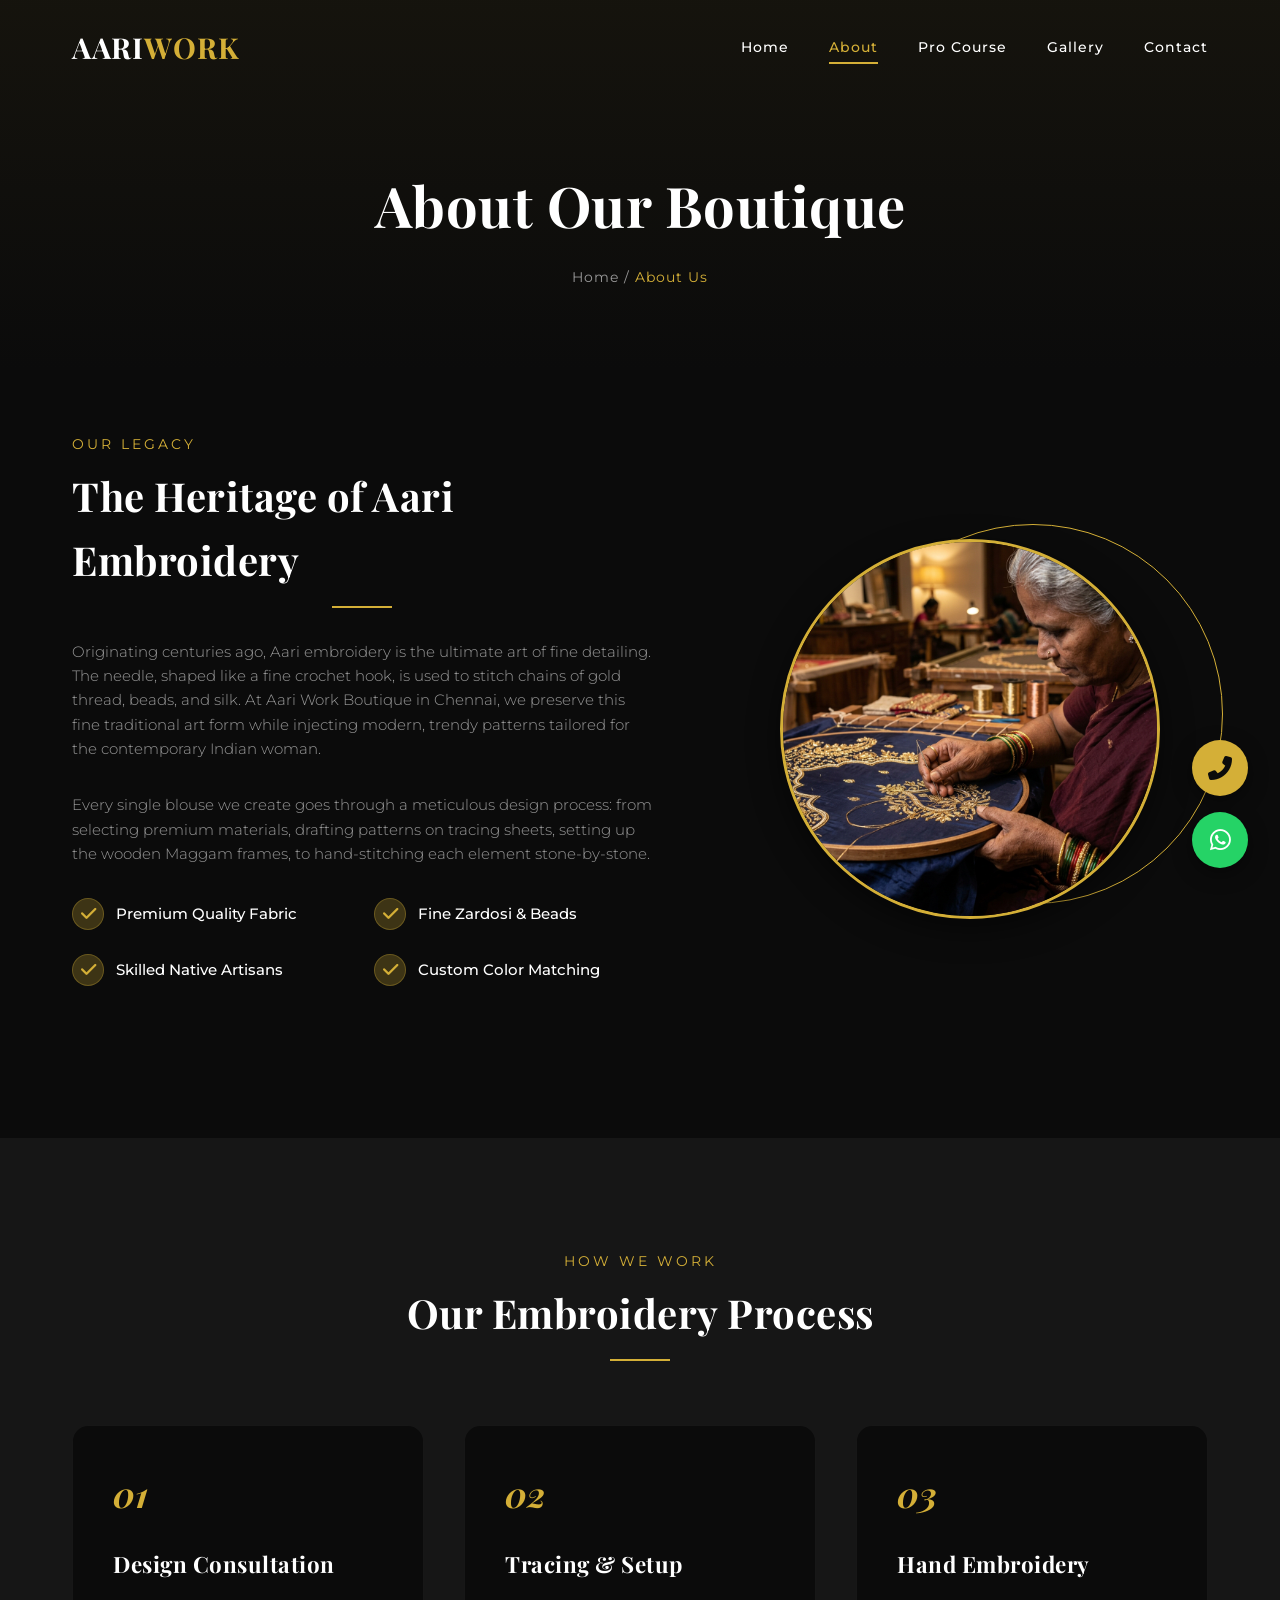
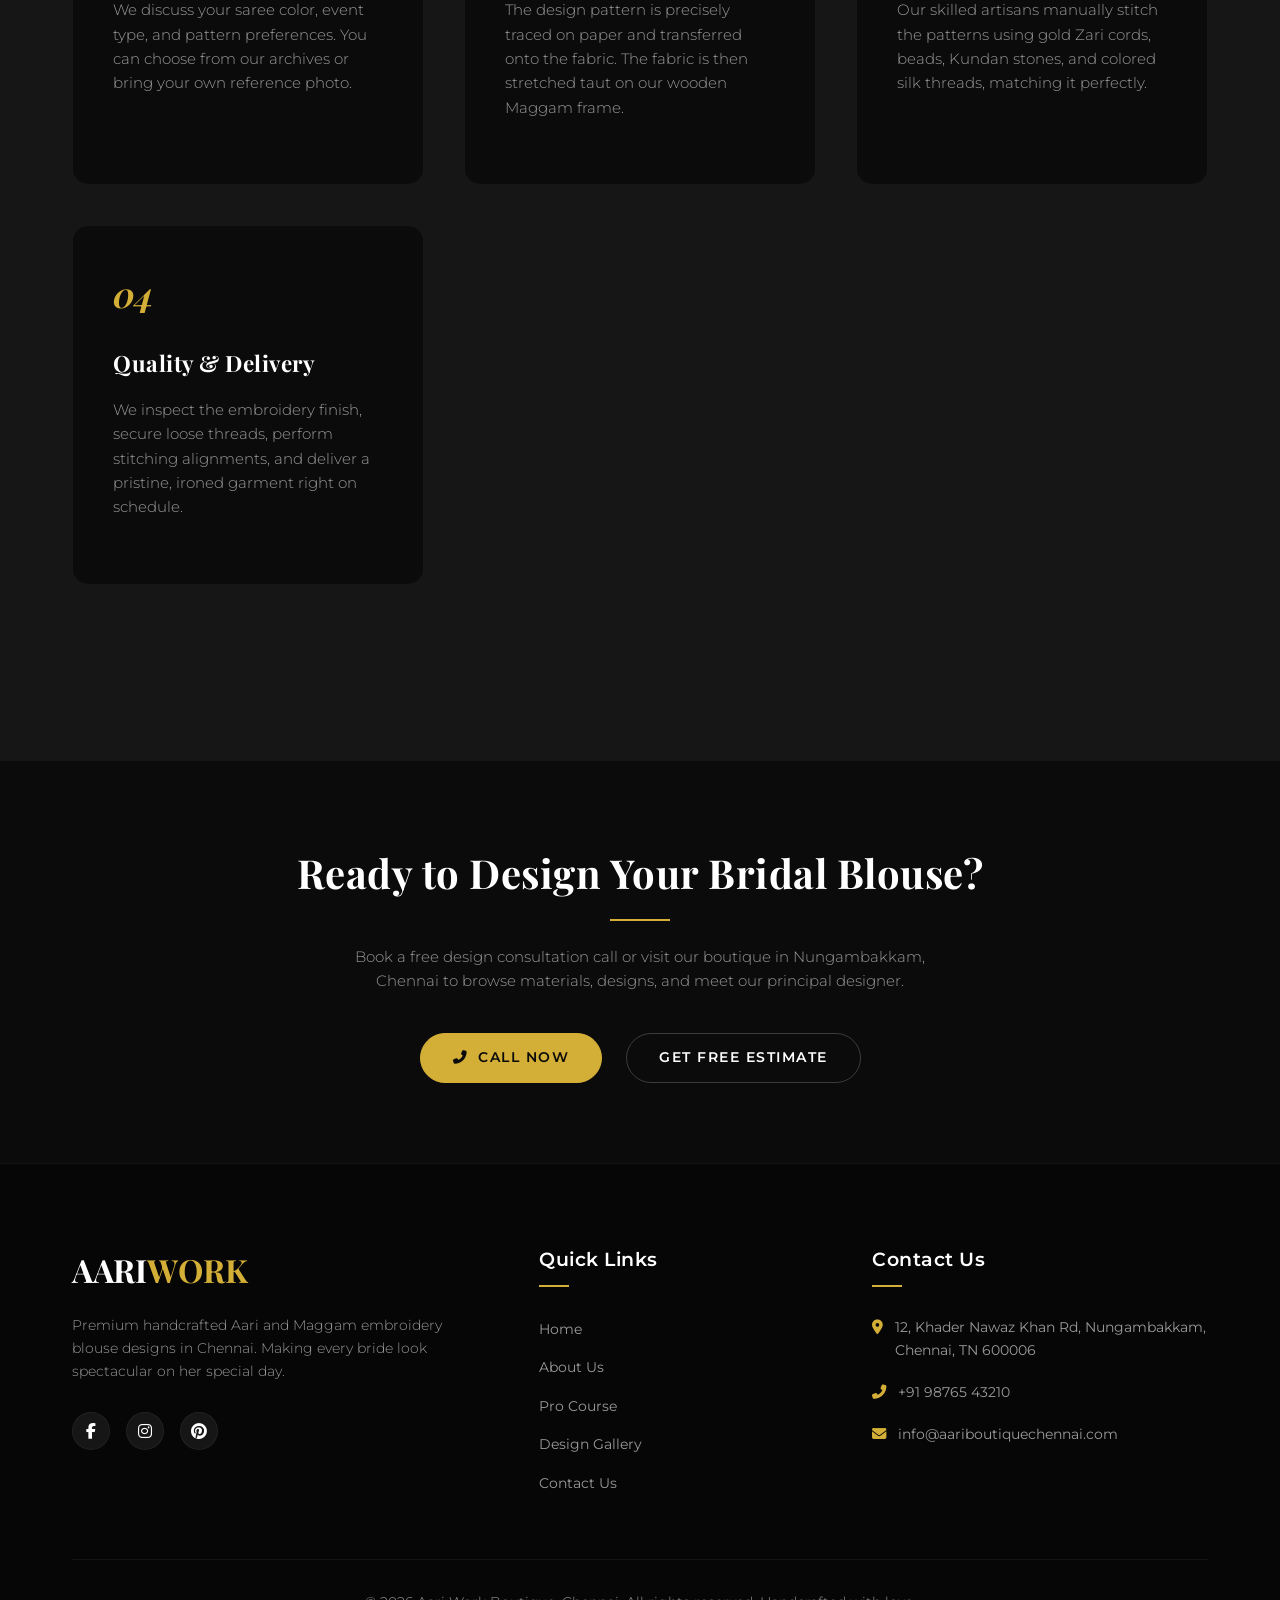
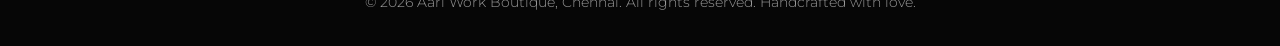
==== about.html @ d68b90ff "Initial commit of Aari Work website" ====
<!DOCTYPE html>
<html lang="en">
<head>
    <meta charset="UTF-8">
    <meta name="viewport" content="width=device-width, initial-scale=1.0">
    <meta name="description" content="Discover the story and heritage behind Chennai's finest Aari Work Boutique. Learn about our traditional hand embroidery process and expert artisans.">
    <title>About Us | Aari Work Boutique Chennai</title>
    <!-- Font Awesome CDN -->
    <link rel="stylesheet" href="https://cdnjs.cloudflare.com/ajax/libs/font-awesome/6.4.0/css/all.min.css">
    <!-- Main Style CSS -->
    <link rel="stylesheet" href="css/style.css">
    <!-- Responsive CSS -->
    <link rel="stylesheet" href="css/responsive.css">
</head>
<body>

    <!-- Fixed Navigation Bar -->
    <nav class="navbar">
        <div class="container">
            <div class="logo">
                <a href="index.html" class="logo-text">AARI<span>WORK</span></a>
            </div>
            <ul class="nav-links">
                <li><a href="index.html">Home</a></li>
                <li><a href="about.html" class="active">About</a></li>
                <li><a href="course.html">Pro Course</a></li>
                <li><a href="gallery.html">Gallery</a></li>
                <li><a href="contact.html">Contact</a></li>
            </ul>
            <button class="nav-toggle" aria-label="Toggle Navigation">
                <span></span>
                <span></span>
                <span></span>
            </button>
        </div>
    </nav>

    <!-- Page Header (Breadcrumb style) -->
    <section class="page-header">
        <div class="container">
            <h1>About Our Boutique</h1>
            <div class="breadcrumb">
                <a href="index.html">Home</a> / <span>About Us</span>
            </div>
        </div>
    </section>

    <!-- About Detailed Story Section -->
    <section class="about" style="padding-top: 4rem;">
        <div class="container">
            <div class="about-grid">
                <div class="about-content reveal">
                    <span class="section-subtitle">Our Legacy</span>
                    <h2 class="section-title" style="display: block; margin-bottom: 2rem;">The Heritage of Aari Embroidery</h2>
                    <p>Originating centuries ago, Aari embroidery is the ultimate art of fine detailing. The needle, shaped like a fine crochet hook, is used to stitch chains of gold thread, beads, and silk. At Aari Work Boutique in Chennai, we preserve this fine traditional art form while injecting modern, trendy patterns tailored for the contemporary Indian woman.</p>
                    <p>Every single blouse we create goes through a meticulous design process: from selecting premium materials, drafting patterns on tracing sheets, setting up the wooden Maggam frames, to hand-stitching each element stone-by-stone.</p>
                    
                    <div class="about-features" style="margin-top: 2rem;">
                        <div class="feature-item">
                            <i class="fas fa-check"></i>
                            <span>Premium Quality Fabric</span>
                        </div>
                        <div class="feature-item">
                            <i class="fas fa-check"></i>
                            <span>Fine Zardosi & Beads</span>
                        </div>
                        <div class="feature-item">
                            <i class="fas fa-check"></i>
                            <span>Skilled Native Artisans</span>
                        </div>
                        <div class="feature-item">
                            <i class="fas fa-check"></i>
                            <span>Custom Color Matching</span>
                        </div>
                    </div>
                </div>
                <div class="about-image-wrapper reveal">
                    <div class="about-circle-frame"></div>
                    <div class="about-image-container">
                        <img src="images/about_artisan.jpg" alt="Aari Embroidery artisan stitching on frame">
                    </div>
                </div>
            </div>
        </div>
    </section>

    <!-- Craftsmanship Steps / Process Section -->
    <section class="services" style="background-color: var(--card-bg);">
        <div class="container">
            <div class="section-header reveal">
                <span class="section-subtitle">How We Work</span>
                <h2 class="section-title">Our Embroidery Process</h2>
            </div>

            <div class="services-grid">
                <!-- Step 1 -->
                <div class="service-card reveal">
                    <div class="service-icon" style="font-family: var(--font-heading); font-style: italic; font-weight: bold;">01</div>
                    <h3 class="service-title">Design Consultation</h3>
                    <p class="service-desc">We discuss your saree color, event type, and pattern preferences. You can choose from our archives or bring your own reference photo.</p>
                </div>

                <!-- Step 2 -->
                <div class="service-card reveal">
                    <div class="service-icon" style="font-family: var(--font-heading); font-style: italic; font-weight: bold;">02</div>
                    <h3 class="service-title">Tracing & Setup</h3>
                    <p class="service-desc">The design pattern is precisely traced on paper and transferred onto the fabric. The fabric is then stretched taut on our wooden Maggam frame.</p>
                </div>

                <!-- Step 3 -->
                <div class="service-card reveal">
                    <div class="service-icon" style="font-family: var(--font-heading); font-style: italic; font-weight: bold;">03</div>
                    <h3 class="service-title">Hand Embroidery</h3>
                    <p class="service-desc">Our skilled artisans manually stitch the patterns using gold Zari cords, beads, Kundan stones, and colored silk threads, matching it perfectly.</p>
                </div>

                <!-- Step 4 -->
                <div class="service-card reveal">
                    <div class="service-icon" style="font-family: var(--font-heading); font-style: italic; font-weight: bold;">04</div>
                    <h3 class="service-title">Quality & Delivery</h3>
                    <p class="service-desc">We inspect the embroidery finish, secure loose threads, perform stitching alignments, and deliver a pristine, ironed garment right on schedule.</p>
                </div>
            </div>
        </div>
    </section>

    <!-- CTA Section -->
    <section class="about" style="padding: 5rem 0; text-align: center;">
        <div class="container reveal">
            <h2 class="section-title" style="display: block; margin-bottom: 1.5rem;">Ready to Design Your Bridal Blouse?</h2>
            <p style="max-width: 600px; margin: 0 auto 2.5rem auto;">Book a free design consultation call or visit our boutique in Nungambakkam, Chennai to browse materials, designs, and meet our principal designer.</p>
            <div class="hero-buttons" style="justify-content: center;">
                <a href="tel:+919876543210" class="btn btn-primary">
                    <i class="fas fa-phone-alt"></i> Call Now
                </a>
                <a href="contact.html" class="btn btn-secondary">Get Free Estimate</a>
            </div>
        </div>
    </section>

    <!-- Footer -->
    <footer class="footer">
        <div class="container">
            <div class="footer-grid">
                <div class="footer-col">
                    <div class="footer-logo">
                        <a href="index.html" class="footer-logo-text">AARI<span>WORK</span></a>
                    </div>
                    <p class="footer-desc">Premium handcrafted Aari and Maggam embroidery blouse designs in Chennai. Making every bride look spectacular on her special day.</p>
                    <div class="footer-socials">
                        <a href="#" class="social-icon" aria-label="Facebook"><i class="fab fa-facebook-f"></i></a>
                        <a href="#" class="social-icon" aria-label="Instagram"><i class="fab fa-instagram"></i></a>
                        <a href="#" class="social-icon" aria-label="Pinterest"><i class="fab fa-pinterest"></i></a>
                    </div>
                </div>

                <div class="footer-col">
                    <h4>Quick Links</h4>
                    <ul class="footer-links">
                        <li><a href="index.html">Home</a></li>
                        <li><a href="about.html">About Us</a></li>
                        <li><a href="course.html">Pro Course</a></li>
                        <li><a href="gallery.html">Design Gallery</a></li>
                        <li><a href="contact.html">Contact Us</a></li>
                    </ul>
                </div>

                <div class="footer-col">
                    <h4>Contact Us</h4>
                    <div class="footer-contact-details">
                        <div class="footer-contact-item">
                            <i class="fas fa-map-marker-alt"></i>
                            <span>12, Khader Nawaz Khan Rd, Nungambakkam, Chennai, TN 600006</span>
                        </div>
                        <div class="footer-contact-item">
                            <i class="fas fa-phone-alt"></i>
                            <span>+91 98765 43210</span>
                        </div>
                        <div class="footer-contact-item">
                            <i class="fas fa-envelope"></i>
                            <span>info@aariboutiquechennai.com</span>
                        </div>
                    </div>
                </div>
            </div>

            <div class="footer-bottom">
                <p>&copy; 2026 Aari Work Boutique, Chennai. All rights reserved. Handcrafted with love.</p>
            </div>
        </div>
    </footer>

    <!-- Floating Call & WhatsApp Buttons -->
    <div class="floating-ctas">
        <a href="tel:+919876543210" class="floating-btn floating-call" aria-label="Call Now">
            <i class="fas fa-phone-alt"></i>
        </a>
        <a href="https://wa.me/919876543210" target="_blank" class="floating-btn floating-whatsapp" aria-label="WhatsApp Us">
            <i class="fab fa-whatsapp"></i>
        </a>
    </div>

    <!-- JavaScript Files -->
    <script src="js/main.js"></script>
</body>
</html>
---- css/style.css ----
/* Google Fonts */
@import url('https://fonts.googleapis.com/css2?family=Montserrat:wght@300;400;500;600;700&family=Playfair+Display:ital,wght@0,400;0,600;0,700;1,400&display=swap');

/* CSS Variables */
:root {
    --bg-color: #0b0b0b;
    --card-bg: #161616;
    --gold: #d4af37;
    --gold-hover: #f3e5ab;
    --gold-glow: rgba(212, 175, 55, 0.25);
    --gold-border: rgba(212, 175, 55, 0.3);
    --white: #ffffff;
    --grey: #999999;
    --light-grey: #cccccc;
    --font-heading: 'Playfair Display', serif;
    --font-body: 'Montserrat', sans-serif;
    --transition-smooth: all 0.4s cubic-bezier(0.25, 0.8, 0.25, 1);
    --glass-bg: rgba(22, 22, 22, 0.85);
    --glass-border: rgba(255, 255, 255, 0.05);
}

/* Reset & Base Styles */
* {
    margin: 0;
    padding: 0;
    box-sizing: border-box;
    scroll-behavior: smooth;
}

body {
    background-color: var(--bg-color);
    color: var(--white);
    font-family: var(--font-body);
    line-height: 1.6;
    overflow-x: hidden;
}

/* Custom Scrollbar */
::-webkit-scrollbar {
    width: 8px;
}
::-webkit-scrollbar-track {
    background: var(--bg-color);
}
::-webkit-scrollbar-thumb {
    background: var(--gold);
    border-radius: 4px;
}
::-webkit-scrollbar-thumb:hover {
    background: var(--gold-hover);
}

/* Typography & General Utilities */
h1, h2, h3, h4, h5, h6 {
    font-family: var(--font-heading);
    font-weight: 700;
    letter-spacing: 0.5px;
}

p {
    color: var(--grey);
    font-size: 0.95rem;
    font-weight: 300;
}

a {
    text-decoration: none;
    color: inherit;
    transition: var(--transition-smooth);
}

ul {
    list-style: none;
}

img {
    max-width: 100%;
    height: auto;
    display: block;
}

.container {
    max-width: 1200px;
    margin: 0 auto;
    padding: 0 2rem;
}

.section-header {
    text-align: center;
    margin-bottom: 4rem;
}

.section-subtitle {
    color: var(--gold);
    font-size: 0.9rem;
    text-transform: uppercase;
    letter-spacing: 3px;
    display: block;
    margin-bottom: 0.5rem;
}

.section-title {
    font-size: 2.5rem;
    position: relative;
    display: inline-block;
    padding-bottom: 1rem;
}

.section-title::after {
    content: '';
    position: absolute;
    bottom: 0;
    left: 50%;
    transform: translateX(-50%);
    width: 60px;
    height: 2px;
    background-color: var(--gold);
}

.highlight {
    color: var(--gold);
}

/* Button Styles */
.btn {
    display: inline-flex;
    align-items: center;
    justify-content: center;
    padding: 0.8rem 2rem;
    font-family: var(--font-body);
    font-weight: 600;
    text-transform: uppercase;
    font-size: 0.85rem;
    letter-spacing: 1.5px;
    border-radius: 50px;
    transition: var(--transition-smooth);
    cursor: pointer;
    gap: 10px;
}

.btn-primary {
    background-color: var(--gold);
    color: var(--bg-color);
    border: 1px solid var(--gold);
}

.btn-primary:hover {
    background-color: transparent;
    color: var(--gold);
    box-shadow: 0 0 15px var(--gold-glow);
}

.btn-secondary {
    background-color: transparent;
    color: var(--white);
    border: 1px solid rgba(255, 255, 255, 0.2);
}

.btn-secondary:hover {
    border-color: var(--gold);
    color: var(--gold);
    box-shadow: 0 0 15px var(--gold-glow);
}

.btn-whatsapp {
    background-color: #25d366;
    color: var(--white);
    border: 1px solid #25d366;
}

.btn-whatsapp:hover {
    background-color: transparent;
    color: #25d366;
    box-shadow: 0 0 15px rgba(37, 211, 102, 0.3);
}

/* Navigation Bar */
.navbar {
    position: fixed;
    top: 0;
    left: 0;
    width: 100%;
    z-index: 1000;
    background-color: transparent;
    transition: var(--transition-smooth);
    padding: 1.5rem 0;
}

.navbar.scrolled {
    background-color: var(--glass-bg);
    backdrop-filter: blur(10px);
    border-bottom: 1px solid var(--glass-border);
    padding: 0.8rem 0;
    box-shadow: 0 4px 30px rgba(0, 0, 0, 0.5);
}

.navbar .container {
    display: flex;
    justify-content: space-between;
    align-items: center;
}

.logo {
    display: flex;
    align-items: center;
    gap: 10px;
}

.logo-text {
    font-family: var(--font-heading);
    font-size: 1.8rem;
    font-weight: 700;
    color: var(--white);
    letter-spacing: 1px;
}

.logo-text span {
    color: var(--gold);
}

.nav-links {
    display: flex;
    gap: 2.5rem;
}

.nav-links a {
    font-size: 0.9rem;
    font-weight: 500;
    letter-spacing: 1px;
    position: relative;
    padding: 0.5rem 0;
}

.nav-links a::after {
    content: '';
    position: absolute;
    bottom: 0;
    left: 0;
    width: 0;
    height: 2px;
    background-color: var(--gold);
    transition: var(--transition-smooth);
}

.nav-links a:hover,
.nav-links a.active {
    color: var(--gold);
}

.nav-links a:hover::after,
.nav-links a.active::after {
    width: 100%;
}

.nav-toggle {
    display: none;
    flex-direction: column;
    gap: 6px;
    cursor: pointer;
    background: none;
    border: none;
}

.nav-toggle span {
    width: 28px;
    height: 2px;
    background-color: var(--white);
    transition: var(--transition-smooth);
}

/* Hero Section */
.hero {
    position: relative;
    min-height: 100vh;
    display: flex;
    align-items: center;
    background: radial-gradient(circle at 80% 20%, rgba(212, 175, 55, 0.1) 0%, rgba(11, 11, 11, 1) 70%);
    padding-top: 100px;
}

.hero-grid {
    display: grid;
    grid-template-columns: 1fr 1fr;
    gap: 4rem;
    align-items: center;
}

.hero-content {
    animation: fadeInUp 1s ease;
}

.hero-tagline {
    font-size: 1rem;
    color: var(--gold);
    text-transform: uppercase;
    letter-spacing: 3px;
    margin-bottom: 1.5rem;
    display: block;
}

.hero-title {
    font-size: 3.5rem;
    line-height: 1.2;
    margin-bottom: 1.5rem;
}

.hero-title span {
    display: block;
}

.hero-desc {
    font-size: 1.1rem;
    margin-bottom: 2.5rem;
    max-width: 500px;
}

.hero-buttons {
    display: flex;
    gap: 1.5rem;
}

.hero-image-wrapper {
    position: relative;
    display: flex;
    justify-content: center;
    align-items: center;
    animation: zoomIn 1.2s ease;
}

.hero-circle-bg {
    position: absolute;
    width: 450px;
    height: 450px;
    border-radius: 50%;
    border: 1px dashed var(--gold);
    animation: rotate 30s linear infinite;
    opacity: 0.3;
}

.hero-circle-glow {
    position: absolute;
    width: 480px;
    height: 480px;
    border-radius: 50%;
    background: radial-gradient(circle, var(--gold-glow) 0%, transparent 70%);
    filter: blur(20px);
}

.hero-image-container {
    position: relative;
    width: 380px;
    height: 380px;
    border-radius: 50%;
    overflow: hidden;
    border: 3px solid var(--gold);
    box-shadow: 0 0 30px var(--gold-glow);
    transition: var(--transition-smooth);
}

.hero-image-container:hover {
    transform: scale(1.03);
    box-shadow: 0 0 45px rgba(212, 175, 55, 0.4);
}

.hero-image-container img {
    width: 100%;
    height: 100%;
    object-fit: cover;
}

/* Featured Gallery Section */
.featured-gallery {
    padding: 7rem 0;
    background-color: rgba(22, 22, 22, 0.3);
}

.gallery-grid {
    display: grid;
    grid-template-columns: repeat(auto-fill, minmax(280px, 1fr));
    gap: 2rem;
    margin-bottom: 4rem;
}

.gallery-card {
    position: relative;
    border-radius: 12px;
    overflow: hidden;
    aspect-ratio: 1;
    border: 1px solid var(--glass-border);
    cursor: pointer;
    box-shadow: 0 10px 30px rgba(0,0,0,0.5);
}

.gallery-card img {
    width: 100%;
    height: 100%;
    object-fit: cover;
    transition: transform 0.6s cubic-bezier(0.25, 0.8, 0.25, 1);
}

.gallery-overlay {
    position: absolute;
    top: 0;
    left: 0;
    width: 100%;
    height: 100%;
    background: linear-gradient(to top, rgba(11, 11, 11, 0.9) 0%, rgba(11, 11, 11, 0.4) 60%, transparent 100%);
    display: flex;
    flex-direction: column;
    justify-content: flex-end;
    padding: 2rem;
    opacity: 0;
    transition: var(--transition-smooth);
}

.gallery-card:hover img {
    transform: scale(1.08);
}

.gallery-card:hover .gallery-overlay {
    opacity: 1;
}

.gallery-tag {
    color: var(--gold);
    font-size: 0.8rem;
    text-transform: uppercase;
    letter-spacing: 2px;
    margin-bottom: 0.5rem;
}

.gallery-title {
    font-size: 1.3rem;
    margin-bottom: 0.5rem;
}

.gallery-action {
    font-size: 0.85rem;
    font-weight: 600;
    color: var(--white);
    display: flex;
    align-items: center;
    gap: 8px;
    margin-top: 0.5rem;
}

.gallery-action i {
    color: var(--gold);
    font-size: 0.75rem;
}

.gallery-cta-wrapper {
    text-align: center;
}

/* About Section */
.about {
    padding: 7rem 0;
}

.about-grid {
    display: grid;
    grid-template-columns: 1.1fr 0.9fr;
    gap: 5rem;
    align-items: center;
}

.about-content h3 {
    font-size: 1.8rem;
    margin-bottom: 1.5rem;
    color: var(--white);
}

.about-content p {
    margin-bottom: 2rem;
}

.about-features {
    display: grid;
    grid-template-columns: repeat(2, 1fr);
    gap: 1.5rem;
    margin-bottom: 2.5rem;
}

.feature-item {
    display: flex;
    align-items: center;
    gap: 12px;
}

.feature-item i {
    color: var(--gold);
    font-size: 1.1rem;
    background-color: var(--gold-glow);
    width: 32px;
    height: 32px;
    border-radius: 50%;
    display: flex;
    align-items: center;
    justify-content: center;
    border: 1px solid var(--gold-border);
}

.feature-item span {
    font-weight: 500;
    font-size: 0.95rem;
}

.about-image-wrapper {
    position: relative;
    display: flex;
    justify-content: center;
    align-items: center;
}

.about-circle-frame {
    position: absolute;
    width: 380px;
    height: 380px;
    border-radius: 50%;
    border: 1px solid var(--gold);
    top: -15px;
    right: -15px;
    z-index: 1;
}

.about-image-container {
    width: 380px;
    height: 380px;
    border-radius: 50%;
    overflow: hidden;
    border: 3px solid var(--gold);
    z-index: 2;
    box-shadow: 0 10px 30px rgba(0, 0, 0, 0.5);
    transition: var(--transition-smooth);
}

.about-image-container img {
    width: 100%;
    height: 100%;
    object-fit: cover;
}

.about-image-container:hover {
    transform: scale(1.02);
}

/* Services Section */
.services {
    padding: 7rem 0;
    background-color: var(--card-bg);
}

.services-grid {
    display: grid;
    grid-template-columns: repeat(auto-fit, minmax(320px, 1fr));
    gap: 2.5rem;
    margin-bottom: 4rem;
}

.service-card {
    background-color: var(--bg-color);
    border-radius: 16px;
    padding: 2.5rem;
    border: 1px solid var(--glass-border);
    transition: var(--transition-smooth);
    position: relative;
    overflow: hidden;
}

.service-card::before {
    content: '';
    position: absolute;
    top: 0;
    left: 0;
    width: 100%;
    height: 4px;
    background: linear-gradient(90deg, transparent, var(--gold), transparent);
    transform: translateX(-100%);
    transition: var(--transition-smooth);
}

.service-card:hover {
    transform: translateY(-8px);
    border-color: var(--gold-border);
    box-shadow: 0 15px 35px rgba(0, 0, 0, 0.4), 0 0 15px var(--gold-glow);
}

.service-card:hover::before {
    transform: translateX(100%);
    transition: all 0.8s ease;
}

.service-icon {
    font-size: 2.2rem;
    color: var(--gold);
    margin-bottom: 1.5rem;
    display: inline-block;
}

.service-title {
    font-size: 1.4rem;
    margin-bottom: 1rem;
}

.service-desc {
    margin-bottom: 1.5rem;
}

.service-price {
    font-family: var(--font-body);
    font-weight: 600;
    color: var(--white);
    font-size: 0.9rem;
    margin-bottom: 1.5rem;
    display: flex;
    align-items: center;
    gap: 8px;
}

.service-price span {
    color: var(--gold);
    font-size: 1.1rem;
}

/* Reviews Section */
.reviews {
    padding: 7rem 0;
}

.reviews-grid {
    display: grid;
    grid-template-columns: repeat(auto-fit, minmax(320px, 1fr));
    gap: 2.5rem;
}

.review-card {
    background-color: var(--card-bg);
    border-radius: 16px;
    padding: 2.5rem;
    border: 1px solid var(--glass-border);
    box-shadow: 0 10px 30px rgba(0, 0, 0, 0.3);
    position: relative;
}

.review-stars {
    color: var(--gold);
    display: flex;
    gap: 5px;
    margin-bottom: 1.2rem;
}

.review-text {
    font-style: italic;
    color: var(--light-grey);
    margin-bottom: 1.5rem;
    font-size: 0.95rem;
}

.review-author {
    display: flex;
    align-items: center;
    gap: 15px;
}

.author-avatar {
    width: 48px;
    height: 48px;
    border-radius: 50%;
    background-color: var(--gold-glow);
    border: 1px solid var(--gold);
    display: flex;
    align-items: center;
    justify-content: center;
    font-weight: 600;
    color: var(--gold);
    font-size: 1.1rem;
}

.author-info h4 {
    font-size: 1rem;
    margin-bottom: 2px;
}

.author-info span {
    font-size: 0.8rem;
    color: var(--grey);
}

.review-google-badge {
    position: absolute;
    top: 2.5rem;
    right: 2.5rem;
    font-size: 1.2rem;
    color: #4285f4; /* Google blue color */
}

/* FAQ Accordion Section */
.faq {
    padding: 7rem 0;
    background-color: rgba(22, 22, 22, 0.3);
}

.faq-wrapper {
    max-width: 800px;
    margin: 0 auto;
}

.faq-item {
    background-color: var(--card-bg);
    border-radius: 8px;
    margin-bottom: 1.2rem;
    border: 1px solid var(--glass-border);
    overflow: hidden;
    transition: var(--transition-smooth);
}

.faq-item:hover,
.faq-item.active {
    border-color: var(--gold-border);
}

.faq-question {
    padding: 1.5rem 2rem;
    display: flex;
    justify-content: space-between;
    align-items: center;
    cursor: pointer;
    user-select: none;
}

.faq-question h3 {
    font-size: 1.1rem;
    font-weight: 600;
    font-family: var(--font-body);
}

.faq-icon {
    font-size: 0.9rem;
    color: var(--gold);
    transition: transform 0.3s ease;
}

.faq-item.active .faq-icon {
    transform: rotate(180deg);
}

.faq-answer {
    max-height: 0;
    overflow: hidden;
    transition: max-height 0.4s cubic-bezier(0.25, 0.8, 0.25, 1);
    background-color: rgba(0, 0, 0, 0.2);
}

.faq-answer-inner {
    padding: 0 2rem 1.5rem 2rem;
    font-size: 0.95rem;
    color: var(--grey);
}

/* Contact Section */
.contact {
    padding: 7rem 0;
}

.contact-grid {
    display: grid;
    grid-template-columns: 0.9fr 1.1fr;
    gap: 5rem;
    align-items: flex-start;
}

.contact-info h3 {
    font-size: 1.8rem;
    margin-bottom: 1.5rem;
}

.contact-info p {
    margin-bottom: 2.5rem;
}

.contact-details {
    display: flex;
    flex-direction: column;
    gap: 2rem;
    margin-bottom: 3rem;
}

.contact-detail-item {
    display: flex;
    align-items: flex-start;
    gap: 18px;
}

.contact-detail-item i {
    color: var(--gold);
    font-size: 1.2rem;
    margin-top: 4px;
}

.contact-detail-item h4 {
    font-size: 1.05rem;
    margin-bottom: 4px;
    font-family: var(--font-body);
}

.contact-detail-item p,
.contact-detail-item a {
    font-size: 0.9rem;
    color: var(--grey);
}

.contact-detail-item a:hover {
    color: var(--gold);
}

.contact-form-container {
    background-color: var(--card-bg);
    padding: 3rem;
    border-radius: 16px;
    border: 1px solid var(--glass-border);
    box-shadow: 0 15px 35px rgba(0, 0, 0, 0.4);
}

.form-group {
    margin-bottom: 1.8rem;
    position: relative;
}

.form-label {
    display: block;
    font-size: 0.85rem;
    font-weight: 500;
    color: var(--light-grey);
    margin-bottom: 0.6rem;
    letter-spacing: 0.5px;
}

.form-control {
    width: 100%;
    background-color: var(--bg-color);
    border: 1px solid var(--glass-border);
    padding: 0.9rem 1.2rem;
    color: var(--white);
    font-family: var(--font-body);
    font-size: 0.95rem;
    border-radius: 8px;
    transition: var(--transition-smooth);
}

.form-control:focus {
    outline: none;
    border-color: var(--gold);
    box-shadow: 0 0 10px rgba(212, 175, 55, 0.15);
}

textarea.form-control {
    resize: none;
    height: 120px;
}

.error-message {
    color: #ff3333;
    font-size: 0.75rem;
    margin-top: 0.4rem;
    display: none;
}

.form-group.has-error .form-control {
    border-color: #ff3333;
}

.form-group.has-error .error-message {
    display: block;
}

/* Floating Elements */
.floating-ctas {
    position: fixed;
    bottom: 2rem;
    right: 2rem;
    display: flex;
    flex-direction: column;
    gap: 1rem;
    z-index: 999;
}

.floating-btn {
    width: 56px;
    height: 56px;
    border-radius: 50%;
    display: flex;
    align-items: center;
    justify-content: center;
    font-size: 1.5rem;
    color: var(--white);
    box-shadow: 0 6px 20px rgba(0,0,0,0.4);
    transition: var(--transition-smooth);
    position: relative;
}

.floating-btn:hover {
    transform: translateY(-5px) scale(1.05);
}

.floating-whatsapp {
    background-color: #25d366;
}

.floating-call {
    background-color: var(--gold);
    color: var(--bg-color);
}

.floating-call:hover {
    color: var(--bg-color);
}

/* Pulsing effect for floating buttons */
.floating-btn::after {
    content: '';
    position: absolute;
    top: 0;
    left: 0;
    width: 100%;
    height: 100%;
    border-radius: 50%;
    box-shadow: 0 0 0 0 rgba(37, 211, 102, 0.7);
    animation: pulse-whatsapp 2s infinite;
    z-index: -1;
}

.floating-call::after {
    box-shadow: 0 0 0 0 rgba(212, 175, 55, 0.7);
    animation: pulse-gold 2s infinite;
}

@keyframes pulse-whatsapp {
    0% {
        transform: scale(0.95);
        box-shadow: 0 0 0 0 rgba(37, 211, 102, 0.7);
    }
    70% {
        transform: scale(1.3);
        box-shadow: 0 0 0 15px rgba(37, 211, 102, 0);
    }
    100% {
        transform: scale(0.95);
        box-shadow: 0 0 0 0 rgba(37, 211, 102, 0);
    }
}

@keyframes pulse-gold {
    0% {
        transform: scale(0.95);
        box-shadow: 0 0 0 0 rgba(212, 175, 55, 0.7);
    }
    70% {
        transform: scale(1.3);
        box-shadow: 0 0 0 15px rgba(212, 175, 55, 0);
    }
    100% {
        transform: scale(0.95);
        box-shadow: 0 0 0 0 rgba(212, 175, 55, 0);
    }
}

/* Dedicated Inner Pages Styles (About, Gallery, Contact) */
.page-header {
    padding: 10rem 0 5rem 0;
    background: linear-gradient(180deg, rgba(212, 175, 55, 0.05) 0%, rgba(11, 11, 11, 1) 100%);
    text-align: center;
}

.page-header h1 {
    font-size: 3.5rem;
    margin-bottom: 1rem;
}

.breadcrumb {
    font-size: 0.9rem;
    color: var(--grey);
    letter-spacing: 1px;
}

.breadcrumb span {
    color: var(--gold);
}

.breadcrumb a:hover {
    color: var(--gold);
}

/* Lightbox Modal */
.lightbox {
    position: fixed;
    top: 0;
    left: 0;
    width: 100%;
    height: 100%;
    background-color: rgba(11, 11, 11, 0.95);
    z-index: 2000;
    display: none;
    opacity: 0;
    transition: opacity 0.3s ease;
    align-items: center;
    justify-content: center;
    padding: 2rem;
}

.lightbox.active {
    display: flex;
    opacity: 1;
}

.lightbox-content {
    max-width: 900px;
    width: 100%;
    background-color: var(--card-bg);
    border-radius: 16px;
    border: 1px solid var(--glass-border);
    overflow: hidden;
    display: grid;
    grid-template-columns: 1.2fr 0.8fr;
    box-shadow: 0 25px 50px rgba(0,0,0,0.8);
    position: relative;
    animation: zoomIn 0.4s ease;
}

.lightbox-media {
    background-color: #000;
    display: flex;
    align-items: center;
    justify-content: center;
    aspect-ratio: 1;
}

.lightbox-media img {
    max-height: 80vh;
    width: 100%;
    height: 100%;
    object-fit: cover;
}

.lightbox-details {
    padding: 2.5rem;
    display: flex;
    flex-direction: column;
    justify-content: center;
}

.lightbox-category {
    color: var(--gold);
    text-transform: uppercase;
    font-size: 0.8rem;
    letter-spacing: 2px;
    margin-bottom: 0.8rem;
}

.lightbox-title {
    font-size: 1.8rem;
    margin-bottom: 1rem;
}

.lightbox-desc {
    color: var(--light-grey);
    margin-bottom: 2rem;
    font-size: 0.95rem;
}

.lightbox-close {
    position: absolute;
    top: 1.5rem;
    right: 1.5rem;
    background: none;
    border: none;
    color: var(--white);
    font-size: 1.8rem;
    cursor: pointer;
    transition: var(--transition-smooth);
    z-index: 10;
}

.lightbox-close:hover {
    color: var(--gold);
    transform: rotate(90deg);
}

/* Gallery Filters */
.gallery-filters {
    display: flex;
    justify-content: center;
    flex-wrap: wrap;
    gap: 1rem;
    margin-bottom: 3.5rem;
}

.filter-btn {
    background: none;
    border: 1px solid rgba(255, 255, 255, 0.1);
    color: var(--white);
    padding: 0.6rem 1.5rem;
    border-radius: 30px;
    font-family: var(--font-body);
    font-size: 0.85rem;
    font-weight: 500;
    cursor: pointer;
    transition: var(--transition-smooth);
}

.filter-btn:hover,
.filter-btn.active {
    border-color: var(--gold);
    color: var(--gold);
    box-shadow: 0 0 10px var(--gold-glow);
}

/* Footer */
.footer {
    background-color: #060606;
    border-top: 1px solid var(--glass-border);
    padding: 5rem 0 2rem 0;
}

.footer-grid {
    display: grid;
    grid-template-columns: 1.2fr 0.8fr 1fr;
    gap: 4rem;
    margin-bottom: 4rem;
}

.footer-col h4 {
    font-size: 1.2rem;
    color: var(--white);
    margin-bottom: 1.8rem;
    position: relative;
    padding-bottom: 0.8rem;
    font-family: var(--font-body);
    font-weight: 600;
}

.footer-col h4::after {
    content: '';
    position: absolute;
    bottom: 0;
    left: 0;
    width: 30px;
    height: 2px;
    background-color: var(--gold);
}

.footer-logo {
    margin-bottom: 1.2rem;
}

.footer-logo-text {
    font-family: var(--font-heading);
    font-size: 2rem;
    font-weight: 700;
    color: var(--white);
}

.footer-logo-text span {
    color: var(--gold);
}

.footer-desc {
    margin-bottom: 1.8rem;
    font-size: 0.9rem;
}

.footer-socials {
    display: flex;
    gap: 1rem;
}

.social-icon {
    width: 38px;
    height: 38px;
    border-radius: 50%;
    background-color: var(--card-bg);
    border: 1px solid var(--glass-border);
    display: flex;
    align-items: center;
    justify-content: center;
    font-size: 1rem;
    transition: var(--transition-smooth);
}

.social-icon:hover {
    background-color: var(--gold);
    color: var(--bg-color);
    border-color: var(--gold);
    transform: translateY(-3px);
}

.footer-links {
    display: flex;
    flex-direction: column;
    gap: 0.8rem;
}

.footer-links a {
    color: var(--grey);
    font-size: 0.9rem;
    display: inline-block;
}

.footer-links a:hover {
    color: var(--gold);
    transform: translateX(5px);
}

.footer-contact-details {
    display: flex;
    flex-direction: column;
    gap: 1.2rem;
}

.footer-contact-item {
    display: flex;
    align-items: flex-start;
    gap: 12px;
    font-size: 0.9rem;
    color: var(--grey);
}

.footer-contact-item i {
    color: var(--gold);
    margin-top: 4px;
}

.footer-bottom {
    border-top: 1px solid var(--glass-border);
    padding-top: 2rem;
    text-align: center;
}

.footer-bottom p {
    font-size: 0.85rem;
}

/* Animations */
@keyframes fadeInUp {
    from {
        opacity: 0;
        transform: translateY(30px);
    }
    to {
        opacity: 1;
        transform: translateY(0);
    }
}

@keyframes zoomIn {
    from {
        opacity: 0;
        transform: scale(0.9);
    }
    to {
        opacity: 1;
        transform: scale(1);
    }
}

@keyframes rotate {
    from {
        transform: rotate(0deg);
    }
    to {
        transform: rotate(360deg);
    }
}

/* Intersection Observer Scroll Animations classes */
.reveal {
    opacity: 0;
    transform: translateY(50px);
    transition: opacity 0.8s ease, transform 0.8s ease;
}

.reveal.active {
    opacity: 1;
    transform: translateY(0);
}

/* Course Page Specific Styles */
.badge-admission {
    background-color: var(--gold);
    color: var(--bg-color);
    padding: 0.4rem 1rem;
    font-size: 0.8rem;
    font-weight: 700;
    text-transform: uppercase;
    border-radius: 4px;
    letter-spacing: 2px;
    display: inline-block;
    margin-bottom: 1.5rem;
    animation: flash 2s infinite alternate;
}

@keyframes flash {
    0% {
        box-shadow: 0 0 5px var(--gold);
    }
    100% {
        box-shadow: 0 0 20px var(--gold);
        background-color: var(--gold-hover);
    }
}

/* Empty Image Placeholders */
.image-placeholder {
    width: 100%;
    height: 100%;
    aspect-ratio: 1;
    min-height: 380px;
    border: 2px dashed var(--gold-border);
    border-radius: 50%;
    background-color: rgba(22, 22, 22, 0.5);
    display: flex;
    flex-direction: column;
    align-items: center;
    justify-content: center;
    gap: 15px;
    padding: 2rem;
    text-align: center;
    box-shadow: 0 0 25px rgba(0,0,0,0.5);
    transition: var(--transition-smooth);
}

.image-placeholder:hover {
    border-color: var(--gold);
    box-shadow: 0 0 35px var(--gold-glow);
}

.image-placeholder-rect {
    border-radius: 16px;
    min-height: 280px;
    aspect-ratio: 16/9;
}

.placeholder-icon {
    font-size: 3rem;
    color: var(--gold);
}

.placeholder-text {
    font-family: var(--font-heading);
    color: var(--white);
    font-size: 1.2rem;
    font-weight: 600;
}

.placeholder-subtext {
    font-size: 0.8rem;
    color: var(--grey);
}

/* Syllabus Accordion */
.syllabus-accordion {
    max-width: 900px;
    margin: 0 auto;
}

.syllabus-module {
    background-color: var(--card-bg);
    border-radius: 12px;
    margin-bottom: 1.5rem;
    border: 1px solid var(--glass-border);
    overflow: hidden;
    transition: var(--transition-smooth);
}

.syllabus-module:hover,
.syllabus-module.active {
    border-color: var(--gold-border);
    box-shadow: 0 10px 20px rgba(0,0,0,0.4);
}

.syllabus-header {
    padding: 1.8rem 2rem;
    display: flex;
    justify-content: space-between;
    align-items: center;
    cursor: pointer;
    user-select: none;
}

.syllabus-header-left {
    display: flex;
    align-items: center;
    gap: 15px;
}

.syllabus-number {
    font-family: var(--font-heading);
    font-weight: 700;
    color: var(--gold);
    font-size: 1.3rem;
    width: 38px;
    height: 38px;
    border-radius: 50%;
    background-color: var(--gold-glow);
    display: flex;
    align-items: center;
    justify-content: center;
    border: 1px solid var(--gold-border);
}

.syllabus-title {
    font-size: 1.2rem;
    font-weight: 600;
    font-family: var(--font-body);
}

.syllabus-title span {
    font-size: 0.8rem;
    color: var(--grey);
    text-transform: uppercase;
    letter-spacing: 1px;
    display: block;
    margin-bottom: 2px;
}

.syllabus-arrow {
    color: var(--gold);
    font-size: 1rem;
    transition: transform 0.4s ease;
}

.syllabus-module.active .syllabus-arrow {
    transform: rotate(180deg);
}

.syllabus-body {
    max-height: 0;
    overflow: hidden;
    transition: max-height 0.5s cubic-bezier(0.25, 0.8, 0.25, 1);
    background-color: rgba(0, 0, 0, 0.2);
}

.syllabus-body-inner {
    padding: 0 2.5rem 2rem 2.5rem;
}

.syllabus-list {
    display: grid;
    grid-template-columns: repeat(auto-fit, minmax(220px, 1fr));
    gap: 1rem;
    padding-top: 1rem;
    border-top: 1px solid rgba(255,255,255,0.05);
}

.syllabus-item {
    display: flex;
    align-items: center;
    gap: 10px;
    font-size: 0.95rem;
    color: var(--light-grey);
}

.syllabus-item i {
    color: var(--gold);
    font-size: 0.85rem;
}

.bonus-badge {
    background-color: #ff3333;
    color: var(--white);
    padding: 0.2rem 0.5rem;
    font-size: 0.65rem;
    font-weight: 700;
    border-radius: 4px;
    margin-left: 10px;
    vertical-align: middle;
    text-transform: uppercase;
}

/* Radio Group for Mode Selection */
.radio-group {
    display: flex;
    gap: 1.5rem;
    margin-top: 0.5rem;
}

.radio-label {
    display: flex;
    align-items: center;
    gap: 8px;
    cursor: pointer;
    font-size: 0.95rem;
}

.radio-input {
    appearance: none;
    width: 20px;
    height: 20px;
    border: 1px solid var(--glass-border);
    border-radius: 50%;
    background-color: var(--bg-color);
    display: flex;
    align-items: center;
    justify-content: center;
    transition: var(--transition-smooth);
    cursor: pointer;
}

.radio-input::before {
    content: '';
    width: 10px;
    height: 10px;
    border-radius: 50%;
    background-color: var(--gold);
    transform: scale(0);
    transition: var(--transition-smooth);
}

.radio-input:checked {
    border-color: var(--gold);
}

.radio-input:checked::before {
    transform: scale(1);
}

/* Pillars Section */
.pillars-grid {
    display: grid;
    grid-template-columns: repeat(auto-fit, minmax(260px, 1fr));
    gap: 2rem;
    margin-top: 4rem;
}

.pillar-card {
    background-color: var(--card-bg);
    border-radius: 12px;
    padding: 2rem;
    border: 1px solid var(--glass-border);
    text-align: center;
    transition: var(--transition-smooth);
}

.pillar-card:hover {
    transform: translateY(-5px);
    border-color: var(--gold-border);
    box-shadow: 0 10px 20px rgba(212,175,55,0.1);
}

.pillar-icon {
    font-size: 2rem;
    color: var(--gold);
    margin-bottom: 1.2rem;
}

.pillar-title {
    font-size: 1.2rem;
    margin-bottom: 0.8rem;
    font-family: var(--font-body);
    font-weight: 600;
}

.pillar-desc {
    font-size: 0.9rem;
    color: var(--grey);
}
---- css/responsive.css ----
/* Responsive Styles */

/* Large Tablets & Small Laptops (under 1024px) */
@media (max-width: 1024px) {
    .container {
        padding: 0 1.5rem;
    }

    .hero-title {
        font-size: 2.8rem;
    }

    .hero-circle-bg {
        width: 380px;
        height: 380px;
    }

    .hero-circle-glow {
        width: 400px;
        height: 400px;
    }

    .hero-image-container {
        width: 320px;
        height: 320px;
    }

    .about-grid, .contact-grid {
        gap: 3rem;
    }

    .about-circle-frame {
        width: 320px;
        height: 320px;
    }

    .about-image-container {
        width: 320px;
        height: 320px;
    }
}

/* Tablets (under 768px) */
@media (max-width: 768px) {
    .section-title {
        font-size: 2rem;
    }

    .section-header {
        margin-bottom: 3rem;
    }

    /* Navbar & Mobile Menu */
    .nav-toggle {
        display: flex;
    }

    .nav-links {
        position: fixed;
        top: 0;
        right: -100%;
        width: 80%;
        max-width: 320px;
        height: 100vh;
        background-color: var(--glass-bg);
        backdrop-filter: blur(20px);
        border-left: 1px solid var(--glass-border);
        flex-direction: column;
        justify-content: center;
        align-items: center;
        gap: 2.5rem;
        transition: right 0.5s cubic-bezier(0.25, 0.8, 0.25, 1);
        z-index: 999;
    }

    .nav-links.active {
        right: 0;
    }

    /* Hamburger Menu Animation to X */
    .nav-toggle.active span:nth-child(1) {
        transform: rotate(45deg) translate(6px, 6px);
    }

    .nav-toggle.active span:nth-child(2) {
        opacity: 0;
    }

    .nav-toggle.active span:nth-child(3) {
        transform: rotate(-45deg) translate(5px, -5px);
    }

    /* Hero Layout */
    .hero {
        padding-top: 120px;
        padding-bottom: 4rem;
        min-height: auto;
    }

    .hero-grid {
        grid-template-columns: 1fr;
        gap: 3rem;
        text-align: center;
    }

    .hero-content {
        order: 1;
    }

    .hero-image-wrapper {
        order: 2;
        margin-top: 1rem;
    }

    .hero-desc {
        margin: 0 auto 2rem auto;
    }

    .hero-buttons {
        justify-content: center;
    }

    .hero-circle-bg {
        width: 320px;
        height: 320px;
    }

    .hero-circle-glow {
        width: 340px;
        height: 340px;
    }

    .hero-image-container {
        width: 280px;
        height: 280px;
    }

    /* About Section */
    .about {
        padding: 4rem 0;
    }

    .about-grid {
        grid-template-columns: 1fr;
        gap: 4rem;
        text-align: center;
    }

    .about-image-wrapper {
        order: 1;
    }

    .about-content {
        order: 2;
    }

    .about-features {
        max-width: 500px;
        margin: 0 auto 2.5rem auto;
    }

    .about-circle-frame {
        width: 280px;
        height: 280px;
        left: 50%;
        top: 50%;
        transform: translate(-45%, -45%);
    }

    .about-image-container {
        width: 280px;
        height: 280px;
    }

    /* Services Section */
    .services {
        padding: 4rem 0;
    }

    .services-grid {
        gap: 2rem;
    }

    /* Reviews Section */
    .reviews {
        padding: 4rem 0;
    }

    .reviews-grid {
        gap: 2rem;
    }

    /* FAQ Section */
    .faq {
        padding: 4rem 0;
    }

    .faq-question {
        padding: 1.2rem 1.5rem;
    }

    .faq-answer-inner {
        padding: 0 1.5rem 1.2rem 1.5rem;
    }

    /* Contact Section */
    .contact {
        padding: 4rem 0;
    }

    .contact-grid {
        grid-template-columns: 1fr;
        gap: 3.5rem;
    }

    .contact-form-container {
        padding: 2rem;
    }

    /* Lightbox Modal */
    .lightbox-content {
        grid-template-columns: 1fr;
        max-height: 90vh;
        overflow-y: auto;
    }

    .lightbox-media img {
        max-height: 45vh;
    }

    .lightbox-details {
        padding: 1.5rem;
    }

    .lightbox-close {
        top: 1rem;
        right: 1rem;
        background-color: var(--card-bg);
        width: 36px;
        height: 36px;
        border-radius: 50%;
        display: flex;
        align-items: center;
        justify-content: center;
        border: 1px solid var(--glass-border);
    }

    /* Footer */
    .footer {
        padding: 4rem 0 2rem 0;
    }

    .footer-grid {
        grid-template-columns: 1fr;
        gap: 2.5rem;
        text-align: center;
    }

    .footer-col h4::after {
        left: 50%;
        transform: translateX(-50%);
    }

    .footer-socials {
        justify-content: center;
    }

    .footer-contact-item {
        justify-content: center;
    }
}

/* Small Mobile Devices (under 480px) */
@media (max-width: 480px) {
    .hero-title {
        font-size: 2.2rem;
    }

    .hero-buttons {
        flex-direction: column;
        gap: 1rem;
        width: 100%;
        max-width: 280px;
        margin: 0 auto;
    }

    .btn {
        width: 100%;
    }

    .about-features {
        grid-template-columns: 1fr;
        gap: 1rem;
        text-align: left;
    }

    .contact-form-container {
        padding: 1.5rem 1rem;
    }

    .floating-ctas {
        bottom: 1.5rem;
        right: 1.5rem;
    }

    .floating-btn {
        width: 48px;
        height: 48px;
        font-size: 1.2rem;
    }
}
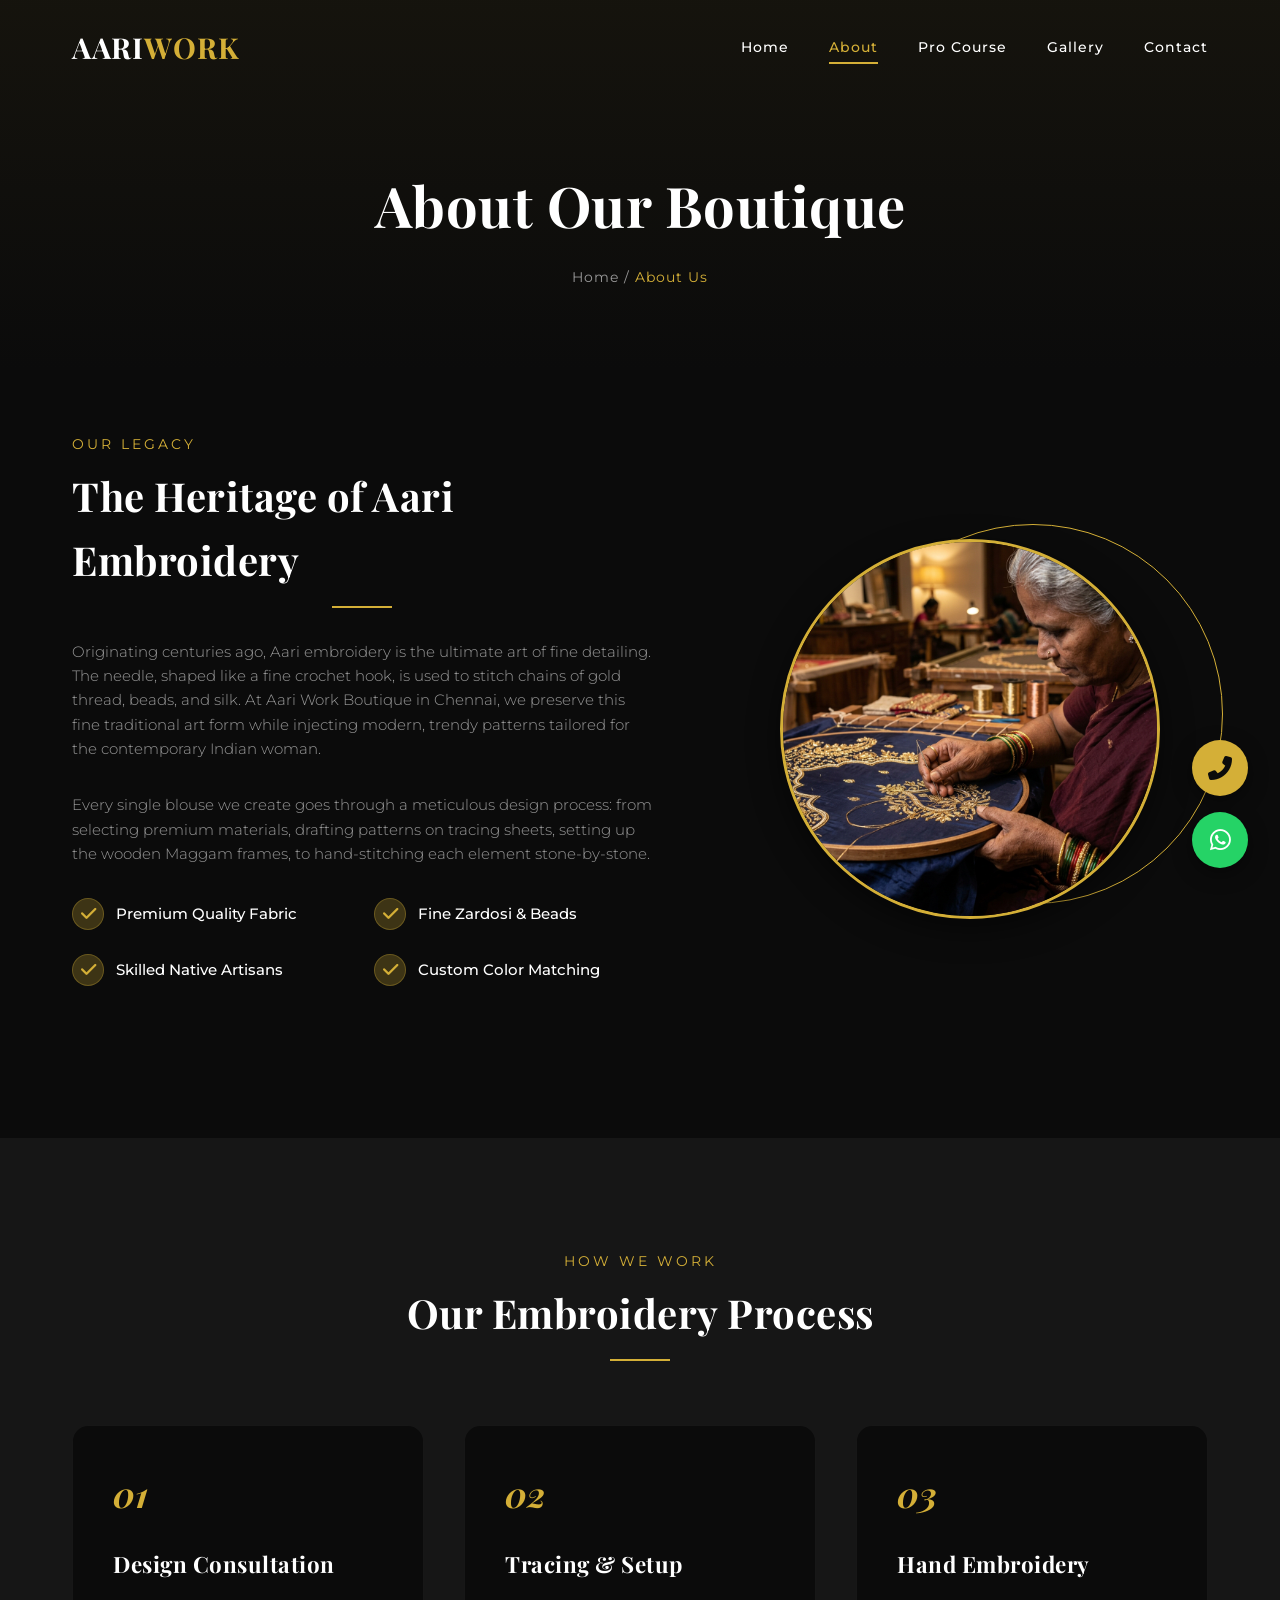
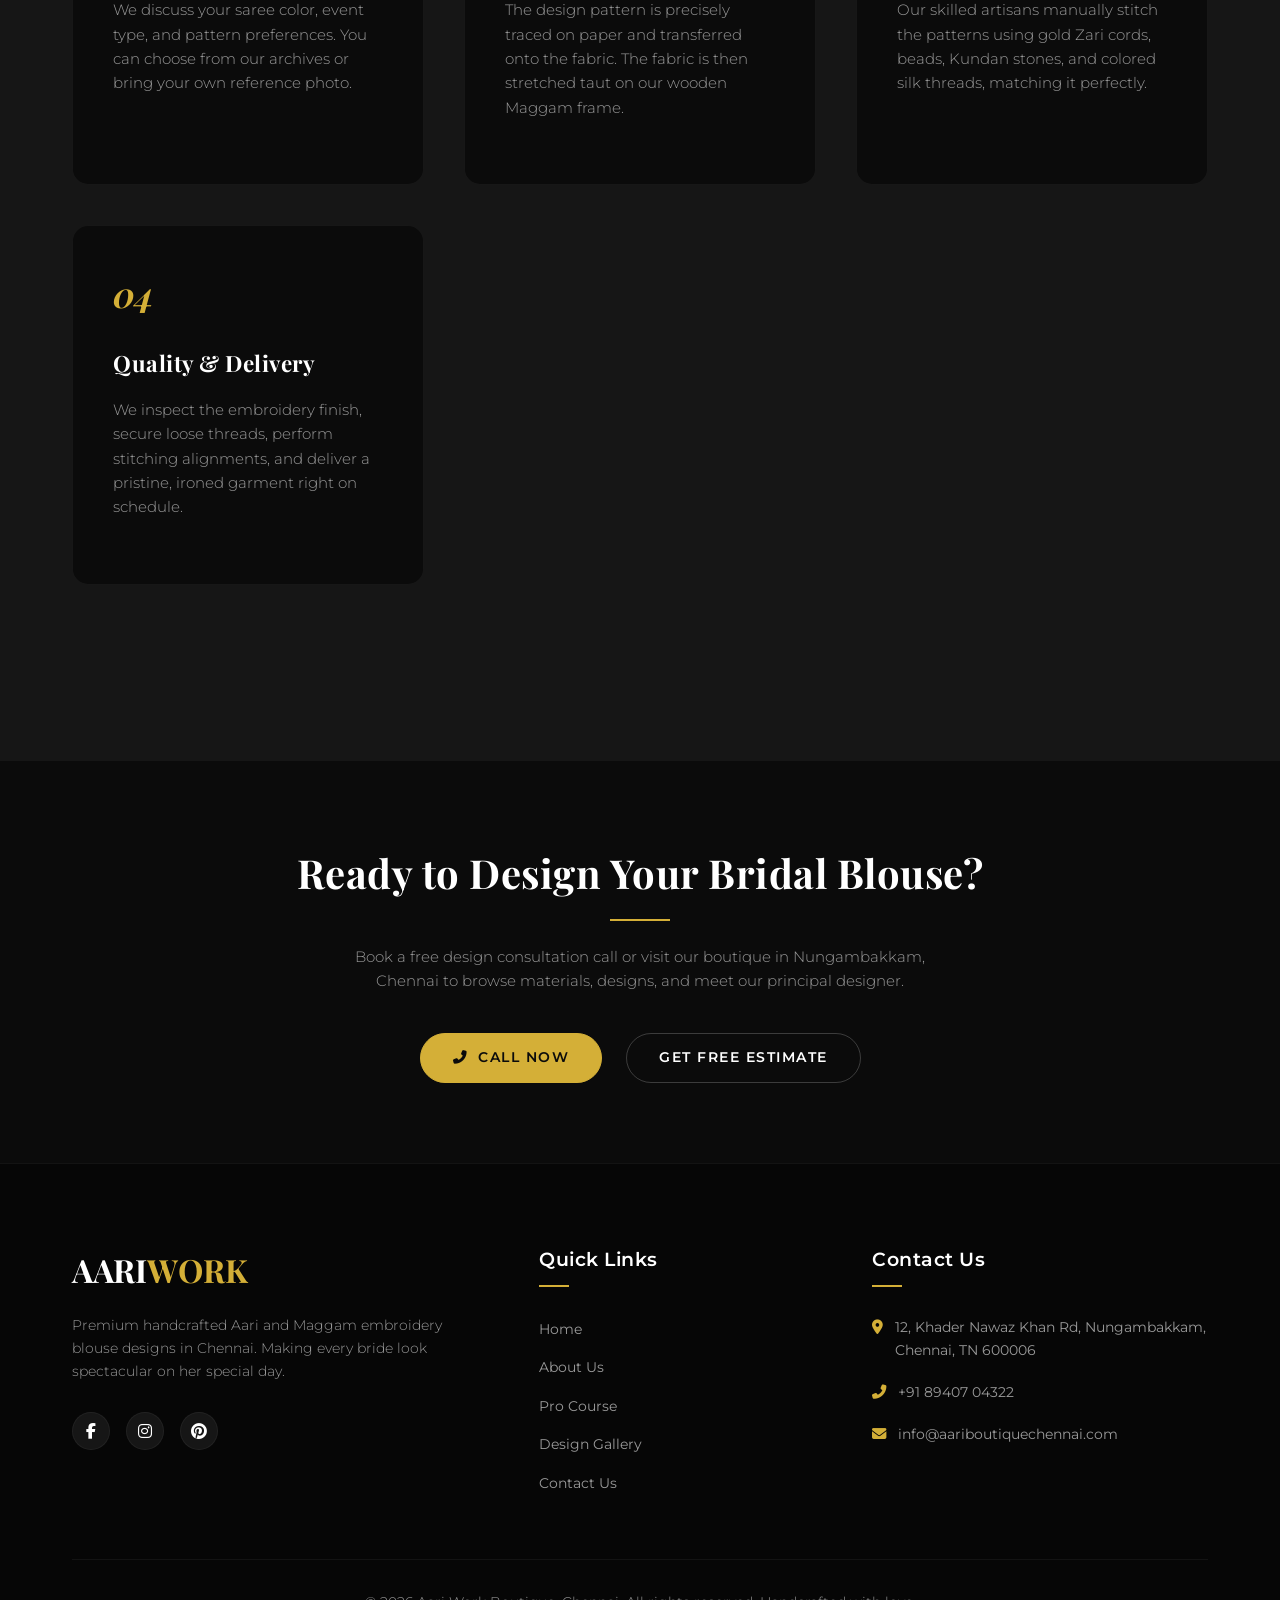
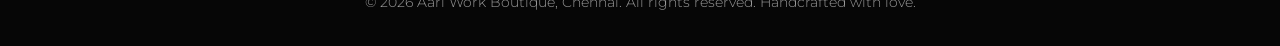
==== commit a147379a: "Update phone numbers" ====
--- a/about.html
+++ b/about.html
@@ -130,7 +130,7 @@
             <h2 class="section-title" style="display: block; margin-bottom: 1.5rem;">Ready to Design Your Bridal Blouse?</h2>
             <p style="max-width: 600px; margin: 0 auto 2.5rem auto;">Book a free design consultation call or visit our boutique in Nungambakkam, Chennai to browse materials, designs, and meet our principal designer.</p>
             <div class="hero-buttons" style="justify-content: center;">
-                <a href="tel:+919876543210" class="btn btn-primary">
+                <a href="tel:+918940704322" class="btn btn-primary">
                     <i class="fas fa-phone-alt"></i> Call Now
                 </a>
                 <a href="contact.html" class="btn btn-secondary">Get Free Estimate</a>
@@ -174,7 +174,7 @@
                         </div>
                         <div class="footer-contact-item">
                             <i class="fas fa-phone-alt"></i>
-                            <span>+91 98765 43210</span>
+                            <span>+91 89407 04322</span>
                         </div>
                         <div class="footer-contact-item">
                             <i class="fas fa-envelope"></i>
@@ -192,10 +192,10 @@
 
     <!-- Floating Call & WhatsApp Buttons -->
     <div class="floating-ctas">
-        <a href="tel:+919876543210" class="floating-btn floating-call" aria-label="Call Now">
+        <a href="tel:+918940704322" class="floating-btn floating-call" aria-label="Call Now">
             <i class="fas fa-phone-alt"></i>
         </a>
-        <a href="https://wa.me/919876543210" target="_blank" class="floating-btn floating-whatsapp" aria-label="WhatsApp Us">
+        <a href="https://wa.me/918940704322" target="_blank" class="floating-btn floating-whatsapp" aria-label="WhatsApp Us">
             <i class="fab fa-whatsapp"></i>
         </a>
     </div>
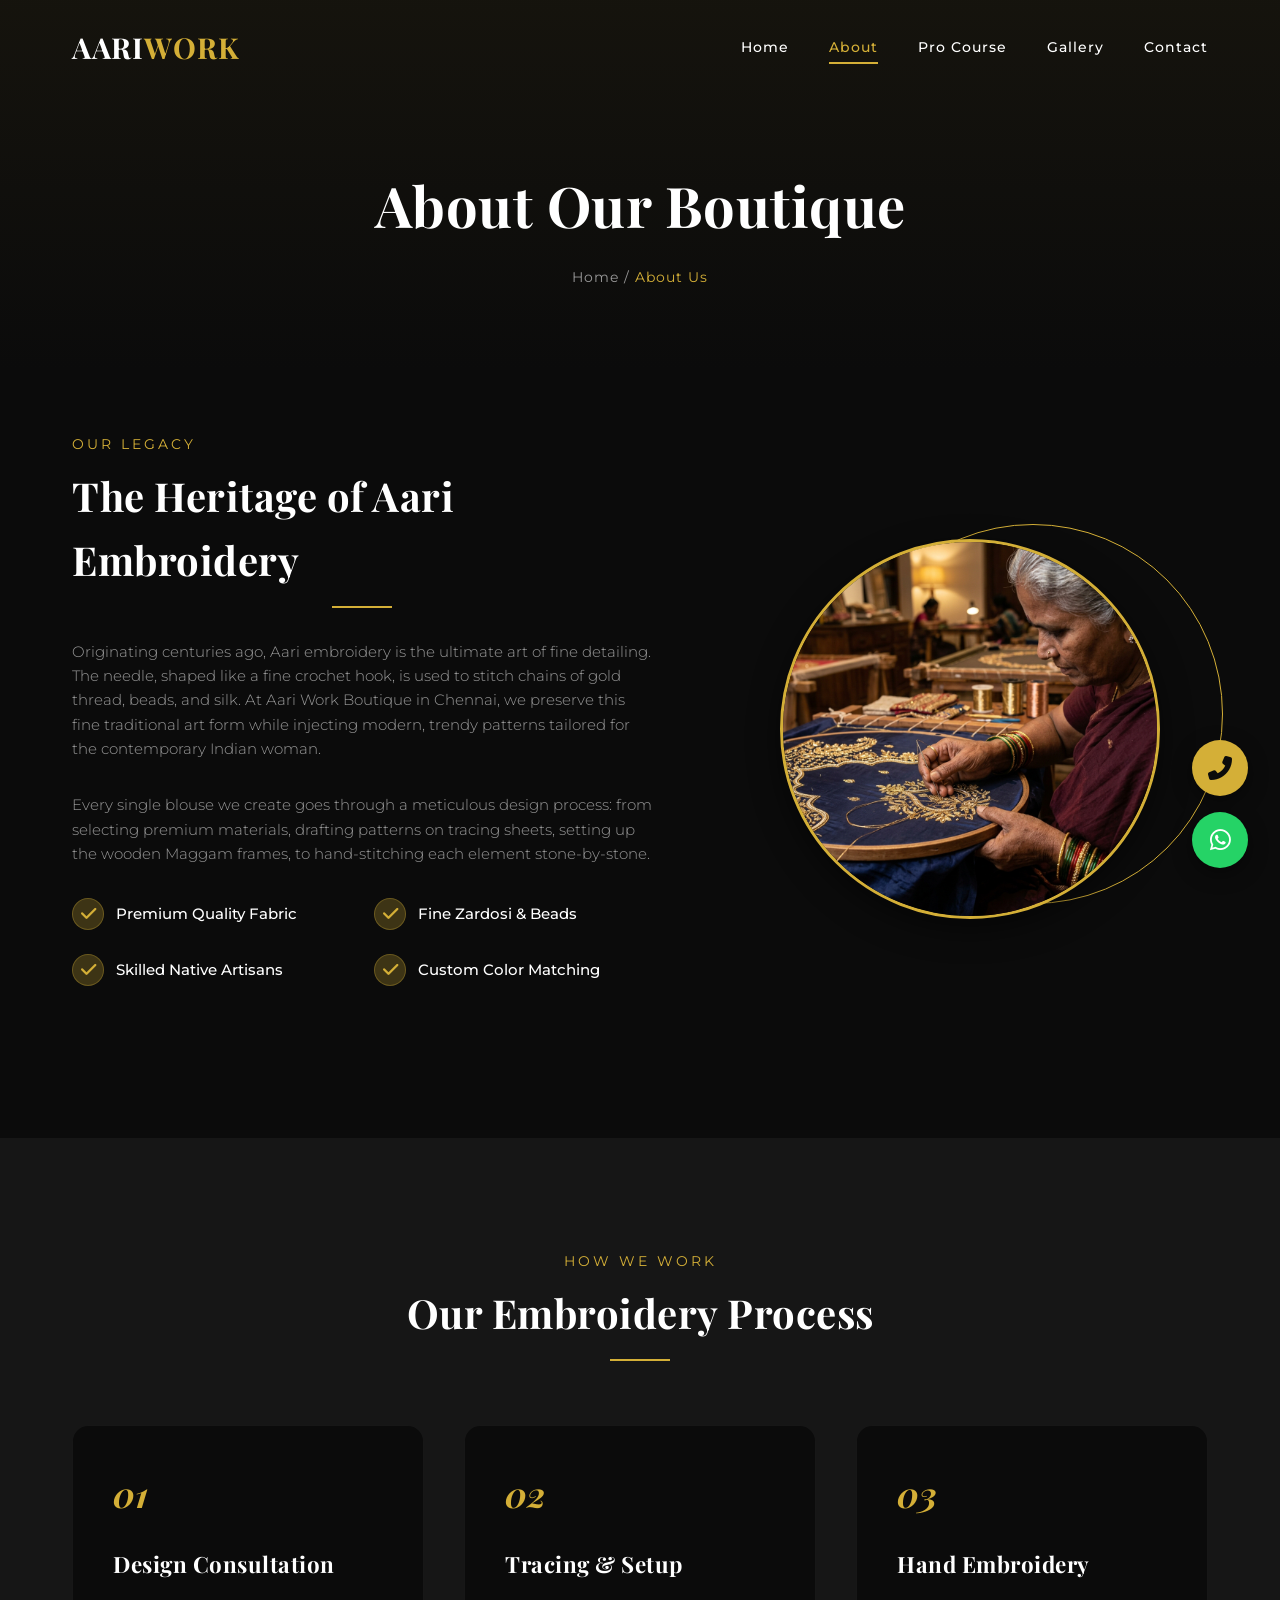
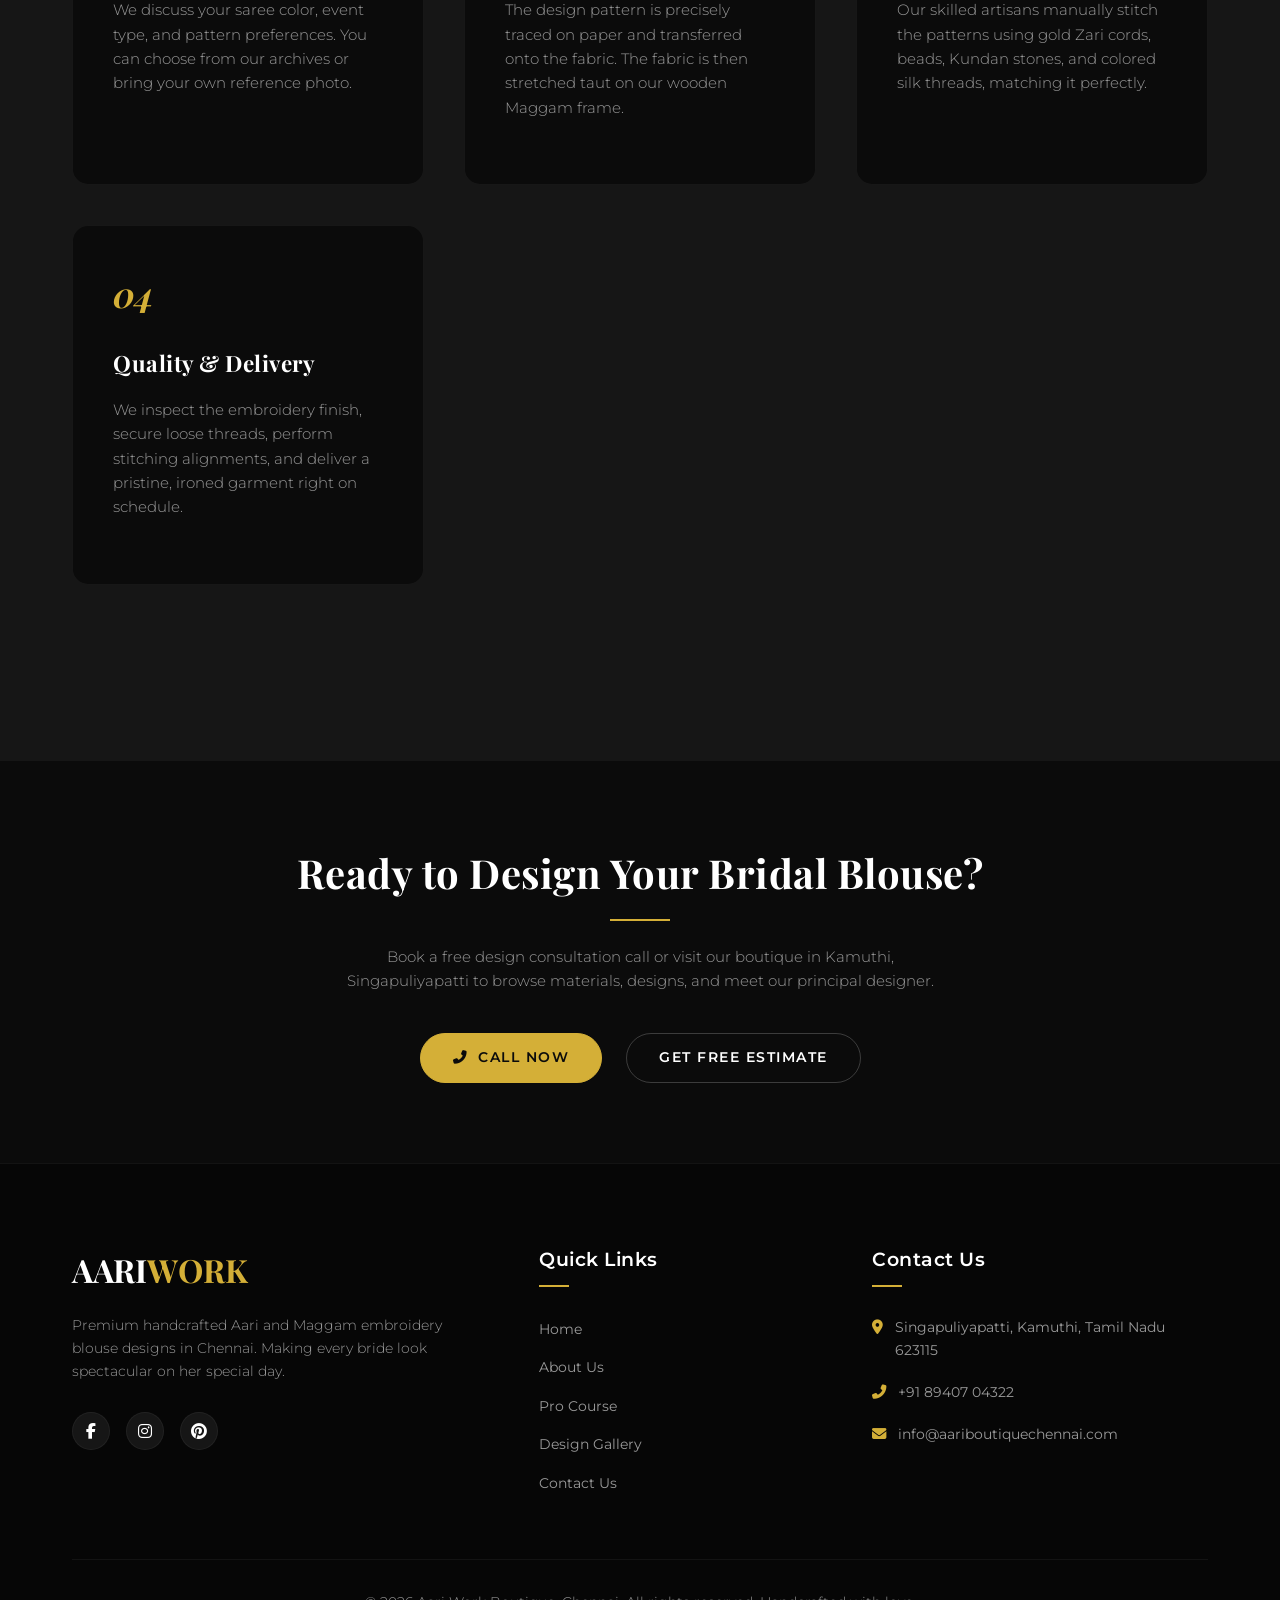
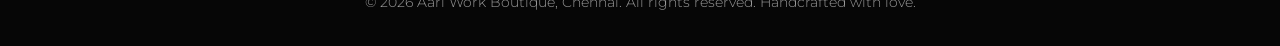
==== commit d915dd70: "Update physical boutique address to Kamuthi, Singapuliyapatti" ====
--- a/about.html
+++ b/about.html
@@ -128,7 +128,7 @@
     <section class="about" style="padding: 5rem 0; text-align: center;">
         <div class="container reveal">
             <h2 class="section-title" style="display: block; margin-bottom: 1.5rem;">Ready to Design Your Bridal Blouse?</h2>
-            <p style="max-width: 600px; margin: 0 auto 2.5rem auto;">Book a free design consultation call or visit our boutique in Nungambakkam, Chennai to browse materials, designs, and meet our principal designer.</p>
+            <p style="max-width: 600px; margin: 0 auto 2.5rem auto;">Book a free design consultation call or visit our boutique in Kamuthi, Singapuliyapatti to browse materials, designs, and meet our principal designer.</p>
             <div class="hero-buttons" style="justify-content: center;">
                 <a href="tel:+918940704322" class="btn btn-primary">
                     <i class="fas fa-phone-alt"></i> Call Now
@@ -170,7 +170,7 @@
                     <div class="footer-contact-details">
                         <div class="footer-contact-item">
                             <i class="fas fa-map-marker-alt"></i>
-                            <span>12, Khader Nawaz Khan Rd, Nungambakkam, Chennai, TN 600006</span>
+                            <span>Singapuliyapatti, Kamuthi, Tamil Nadu 623115</span>
                         </div>
                         <div class="footer-contact-item">
                             <i class="fas fa-phone-alt"></i>
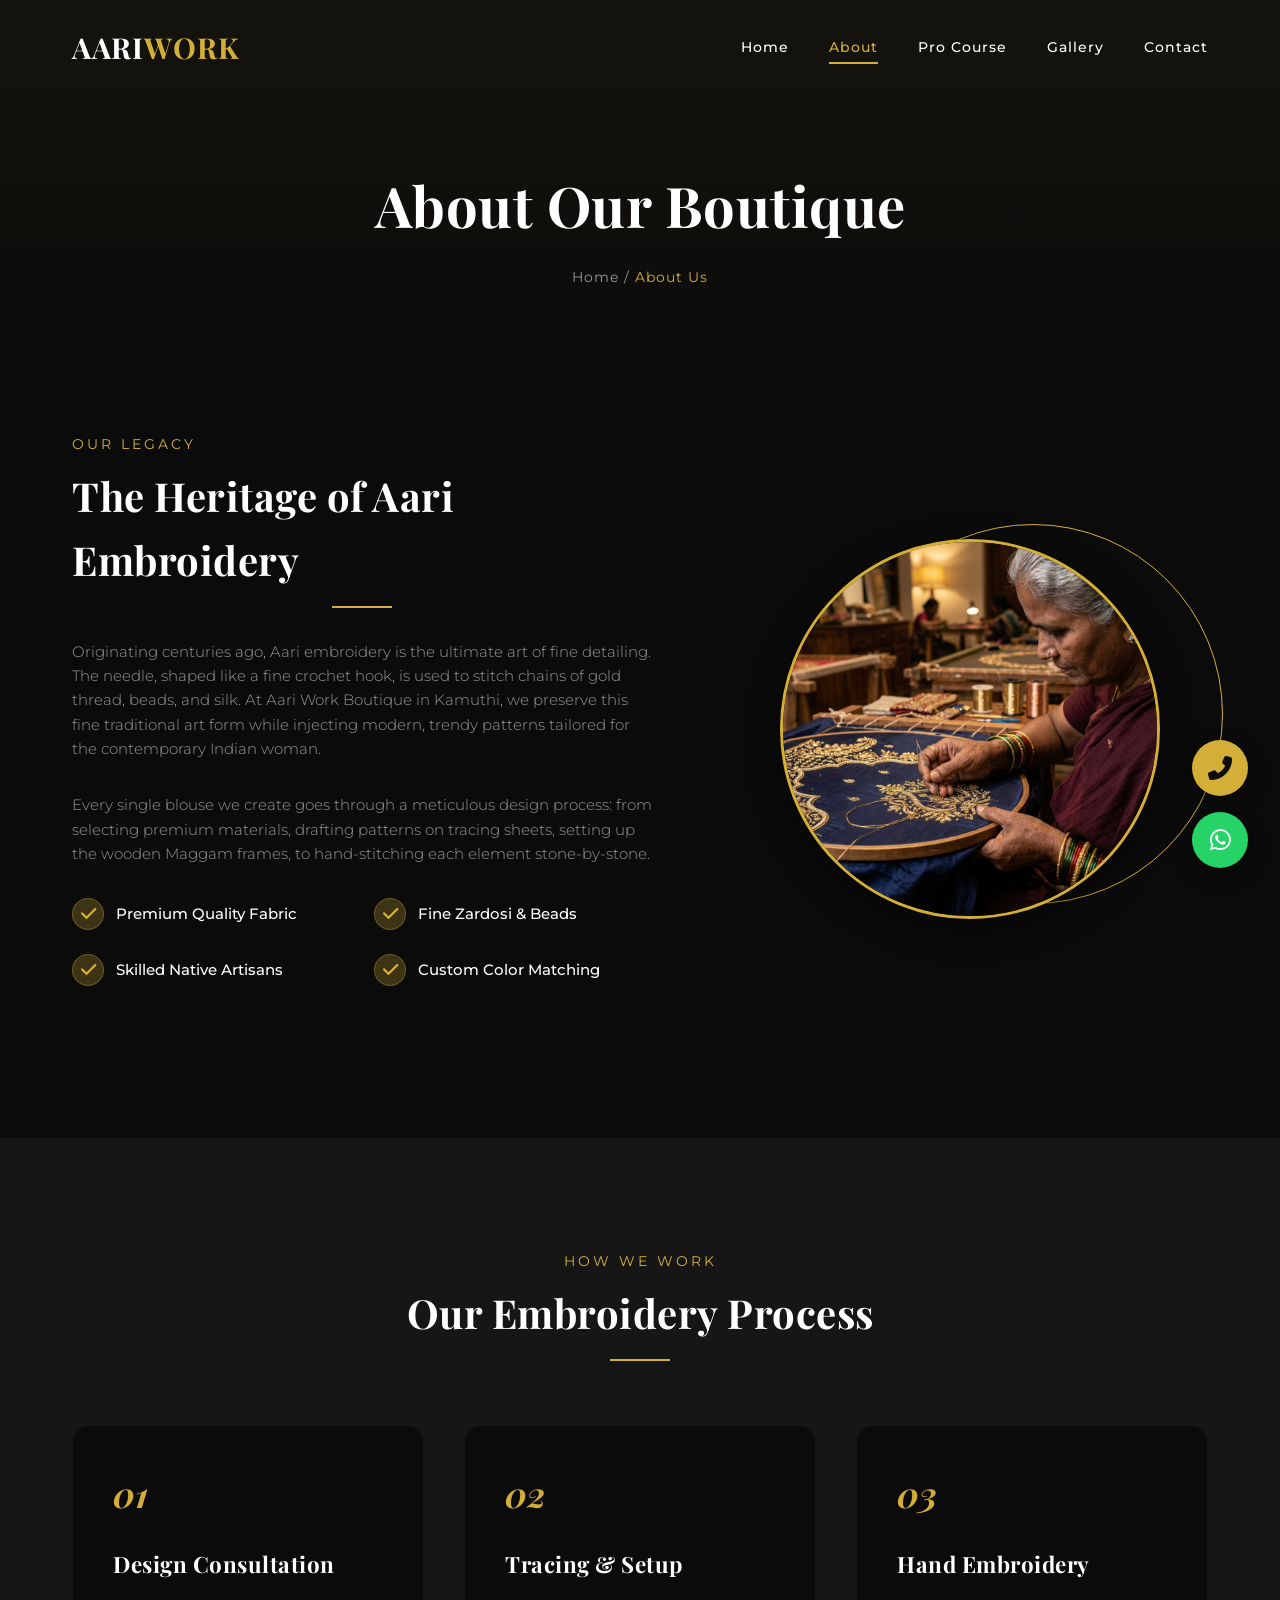
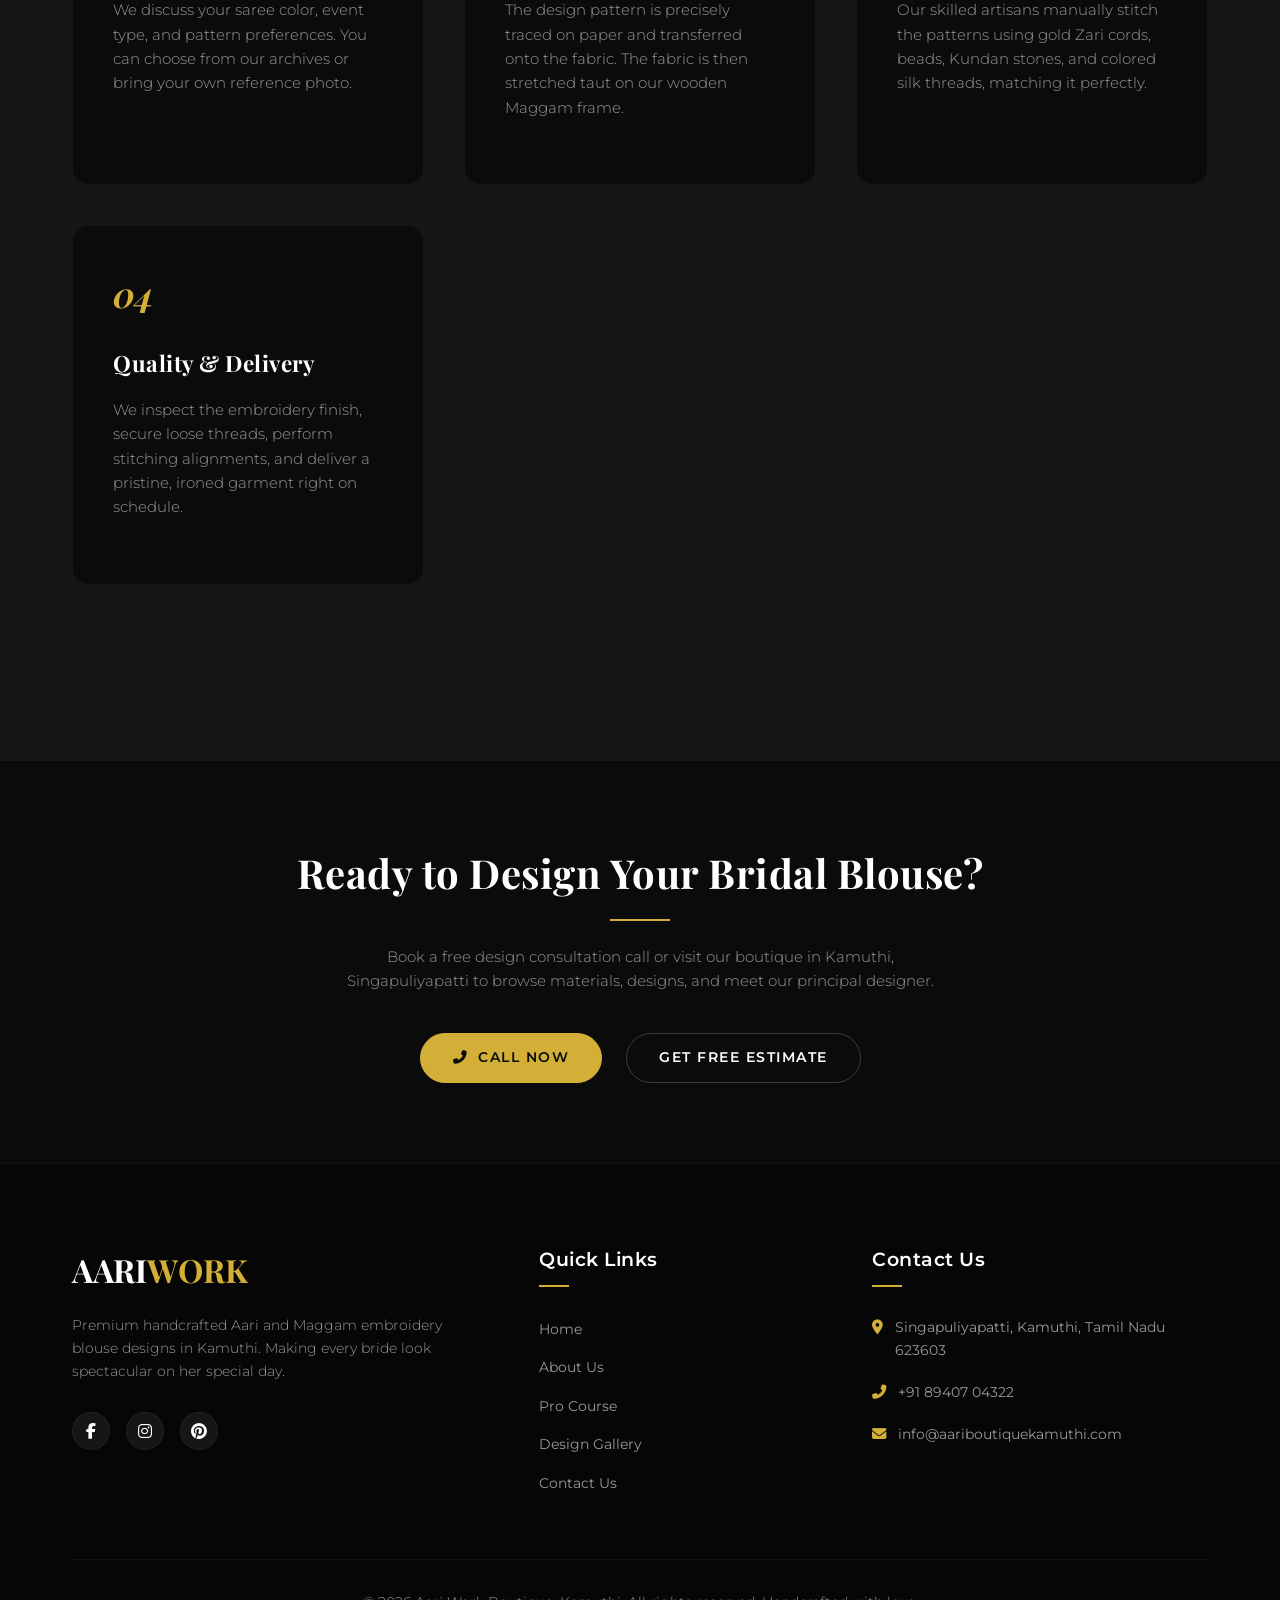
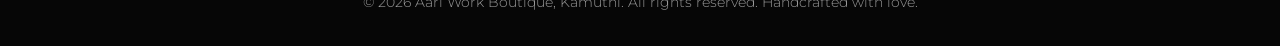
==== commit 66c11067: "Update Chennai references to Kamuthi and set correct pincode 623603" ====
--- a/about.html
+++ b/about.html
@@ -3,8 +3,8 @@
 <head>
     <meta charset="UTF-8">
     <meta name="viewport" content="width=device-width, initial-scale=1.0">
-    <meta name="description" content="Discover the story and heritage behind Chennai's finest Aari Work Boutique. Learn about our traditional hand embroidery process and expert artisans.">
-    <title>About Us | Aari Work Boutique Chennai</title>
+    <meta name="description" content="Discover the story and heritage behind Kamuthi's finest Aari Work Boutique. Learn about our traditional hand embroidery process and expert artisans.">
+    <title>About Us | Aari Work Boutique Kamuthi</title>
     <!-- Font Awesome CDN -->
     <link rel="stylesheet" href="https://cdnjs.cloudflare.com/ajax/libs/font-awesome/6.4.0/css/all.min.css">
     <!-- Main Style CSS -->
@@ -52,7 +52,7 @@
                 <div class="about-content reveal">
                     <span class="section-subtitle">Our Legacy</span>
                     <h2 class="section-title" style="display: block; margin-bottom: 2rem;">The Heritage of Aari Embroidery</h2>
-                    <p>Originating centuries ago, Aari embroidery is the ultimate art of fine detailing. The needle, shaped like a fine crochet hook, is used to stitch chains of gold thread, beads, and silk. At Aari Work Boutique in Chennai, we preserve this fine traditional art form while injecting modern, trendy patterns tailored for the contemporary Indian woman.</p>
+                    <p>Originating centuries ago, Aari embroidery is the ultimate art of fine detailing. The needle, shaped like a fine crochet hook, is used to stitch chains of gold thread, beads, and silk. At Aari Work Boutique in Kamuthi, we preserve this fine traditional art form while injecting modern, trendy patterns tailored for the contemporary Indian woman.</p>
                     <p>Every single blouse we create goes through a meticulous design process: from selecting premium materials, drafting patterns on tracing sheets, setting up the wooden Maggam frames, to hand-stitching each element stone-by-stone.</p>
                     
                     <div class="about-features" style="margin-top: 2rem;">
@@ -146,7 +146,7 @@
                     <div class="footer-logo">
                         <a href="index.html" class="footer-logo-text">AARI<span>WORK</span></a>
                     </div>
-                    <p class="footer-desc">Premium handcrafted Aari and Maggam embroidery blouse designs in Chennai. Making every bride look spectacular on her special day.</p>
+                    <p class="footer-desc">Premium handcrafted Aari and Maggam embroidery blouse designs in Kamuthi. Making every bride look spectacular on her special day.</p>
                     <div class="footer-socials">
                         <a href="#" class="social-icon" aria-label="Facebook"><i class="fab fa-facebook-f"></i></a>
                         <a href="#" class="social-icon" aria-label="Instagram"><i class="fab fa-instagram"></i></a>
@@ -170,7 +170,7 @@
                     <div class="footer-contact-details">
                         <div class="footer-contact-item">
                             <i class="fas fa-map-marker-alt"></i>
-                            <span>Singapuliyapatti, Kamuthi, Tamil Nadu 623115</span>
+                            <span>Singapuliyapatti, Kamuthi, Tamil Nadu 623603</span>
                         </div>
                         <div class="footer-contact-item">
                             <i class="fas fa-phone-alt"></i>
@@ -178,14 +178,14 @@
                         </div>
                         <div class="footer-contact-item">
                             <i class="fas fa-envelope"></i>
-                            <span>info@aariboutiquechennai.com</span>
+                            <span>info@aariboutiquekamuthi.com</span>
                         </div>
                     </div>
                 </div>
             </div>
 
             <div class="footer-bottom">
-                <p>&copy; 2026 Aari Work Boutique, Chennai. All rights reserved. Handcrafted with love.</p>
+                <p>&copy; 2026 Aari Work Boutique, Kamuthi. All rights reserved. Handcrafted with love.</p>
             </div>
         </div>
     </footer>
